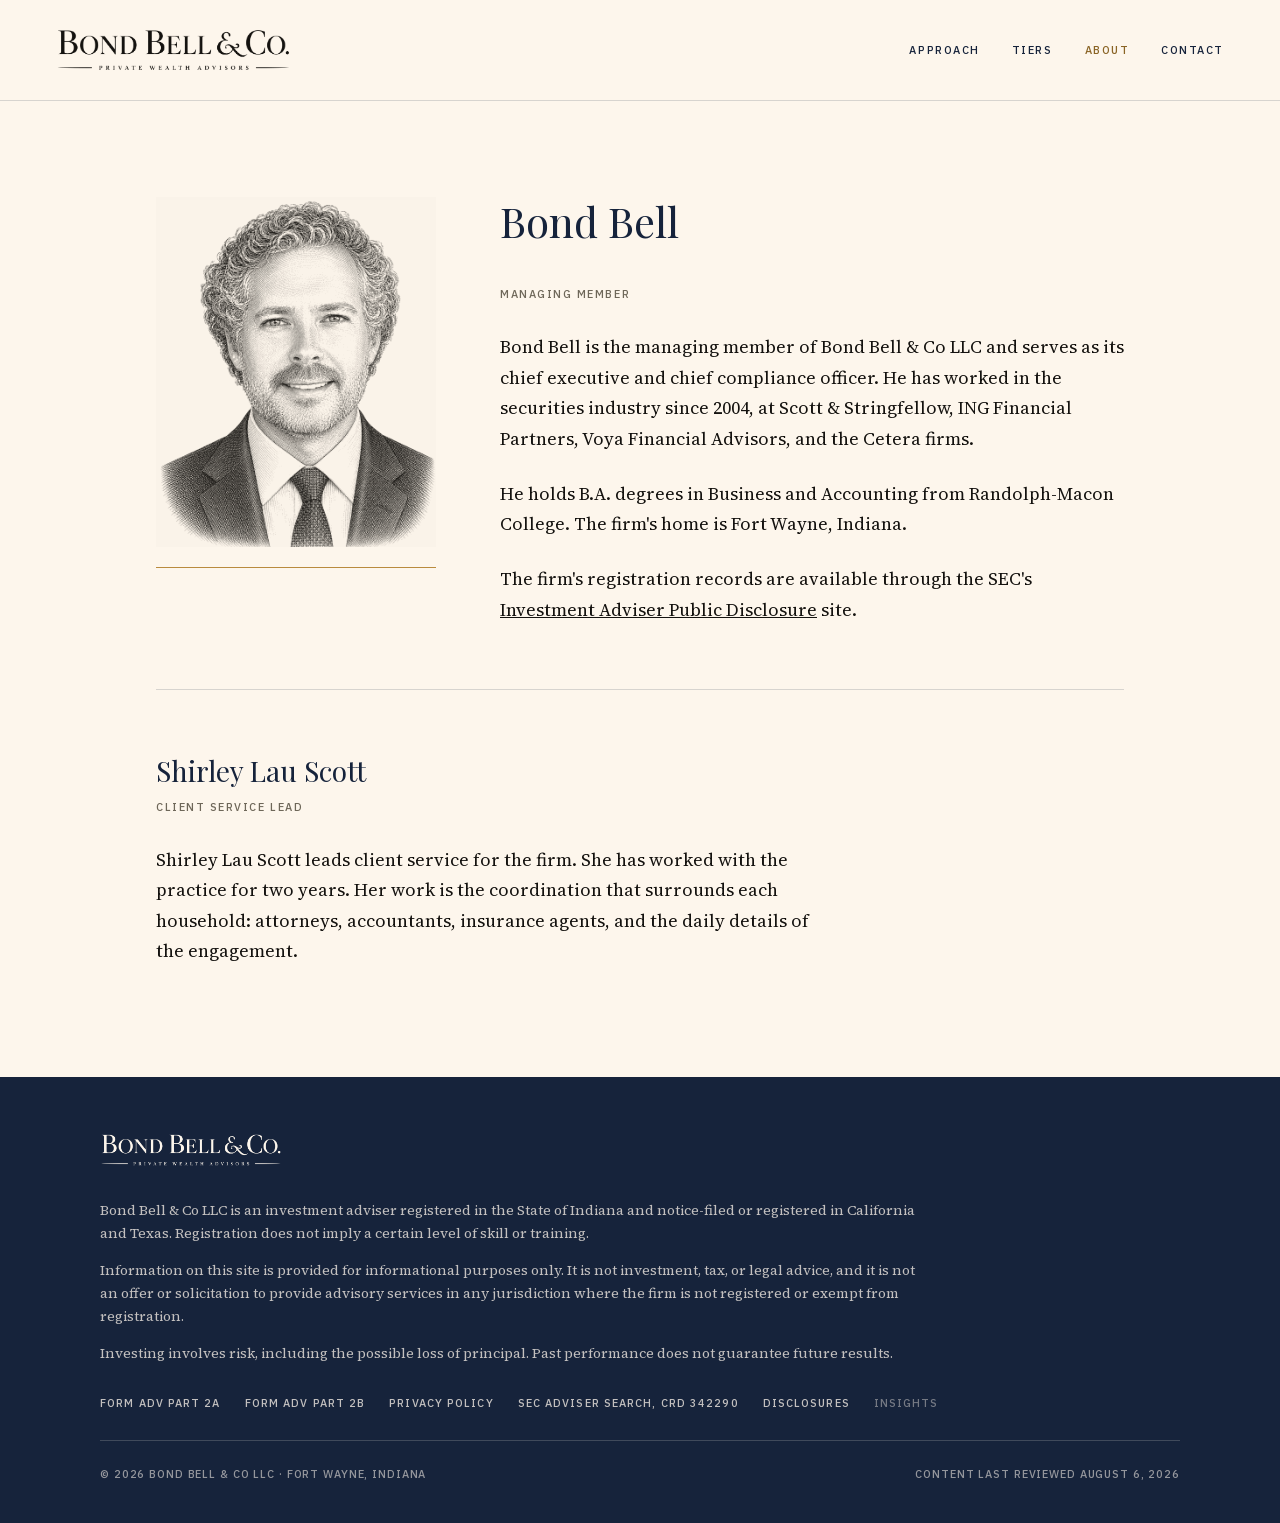
==== about/index.html @ 965ebf2d "initial publish (no CNAME yet, verifying on github.io)" ====
<!doctype html>
<html lang="en">
<head>
<meta charset="utf-8">
<meta name="viewport" content="width=device-width, initial-scale=1">
<title>About · Bond Bell &amp; Co</title>
<meta name="description" content="Bond Bell, managing member of Bond Bell &amp; Co LLC, Fort Wayne, Indiana.">
<meta property="og:title" content="About · Bond Bell &amp; Co">
<meta property="og:image" content="https://bondbellandco.com/share-card.png">
<meta name="twitter:card" content="summary_large_image">
<link rel="icon" type="image/png" sizes="32x32" href="../favicon-32.png">
<link rel="icon" type="image/png" sizes="16x16" href="../favicon-16.png">
<link rel="apple-touch-icon" href="../apple-touch-icon.png">
<link rel="stylesheet" href="../styles.css">
<script>document.documentElement.classList.add('js')</script>
</head>
<body>

<a class="skip-link" href="#main">Skip to content</a>

<header class="site-header site-header--solid">
  <a class="wordmark" href="../"><img src="../images/logo-black.png" alt="Bond Bell &amp; Co. Private Wealth Advisors" width="1335" height="250"></a>
  <nav class="site-nav" aria-label="Primary">
    <a href="../approach/">Approach</a>
    <a href="../tiers/">Tiers</a>
    <a href="./" aria-current="page">About</a>
    <a href="../contact/">Contact</a>
  </nav>
</header>

<main id="main">
  <div class="about-grid reveal">
    <img class="portrait" src="../images/portrait.png" alt="Engraved portrait of Bond Bell" width="640" height="800">
    <div>
      <h1>Bond Bell</h1>
      <p class="byline">Managing Member</p>
      <p>Bond Bell is the managing member of Bond Bell &amp; Co LLC and serves as its chief executive and chief compliance officer. He has worked in the securities industry since 2004, at Scott &amp; Stringfellow, ING Financial Partners, Voya Financial Advisors, and the Cetera firms.</p>
      <p>He holds B.A. degrees in Business and Accounting from Randolph-Macon College. The firm's home is Fort Wayne, Indiana.</p>
      <p>The firm's registration records are available through the SEC's <a href="https://adviserinfo.sec.gov/firm/summary/342290" rel="noopener noreferrer">Investment Adviser Public Disclosure</a> site.</p>
    </div>
  </div>

  <hr class="rule">

  <section class="person reveal">
    <h2 class="person-name">Shirley Lau Scott</h2>
    <p class="byline">Client Service Lead</p>
    <p>Shirley Lau Scott leads client service for the firm. She has worked with the practice for two years. Her work is the coordination that surrounds each household: attorneys, accountants, insurance agents, and the daily details of the engagement.</p>
  </section>
</main>

<footer class="site-footer">
  <div class="footer-inner">
    <div class="footer-wordmark"><img src="../images/logo-cream.png" alt="" width="1335" height="250"></div>
    <div class="disclosure">
      <p>Bond Bell &amp; Co LLC is an investment adviser registered in the State of Indiana and notice-filed or registered in California and Texas. Registration does not imply a certain level of skill or training.</p>
      <p>Information on this site is provided for informational purposes only. It is not investment, tax, or legal advice, and it is not an offer or solicitation to provide advisory services in any jurisdiction where the firm is not registered or exempt from registration.</p>
      <p>Investing involves risk, including the possible loss of principal. Past performance does not guarantee future results.</p>
    </div>
    <nav class="footer-links" aria-label="Disclosures">
      <a href="../documents/form-adv-part-2a.pdf">Form ADV Part 2A</a>
      <a href="../documents/form-adv-part-2b.pdf">Form ADV Part 2B</a>
      <a href="../privacy/">Privacy Policy</a>
      <a href="https://adviserinfo.sec.gov/firm/summary/342290" rel="noopener noreferrer">SEC Adviser Search, CRD 342290</a>
      <a href="../disclosures/">Disclosures</a>
      <a class="discreet" href="../insights/">Insights</a>
    </nav>
    <div class="footer-meta">
      <span>© 2026 Bond Bell &amp; Co LLC · Fort Wayne, Indiana</span>
      <span>Content last reviewed August 6, 2026</span>
    </div>
  </div>
</footer>

<script>
const obs = new IntersectionObserver(es => es.forEach(e => { if (e.isIntersecting) { e.target.classList.add('visible'); obs.unobserve(e.target); } }), { rootMargin: '-8% 0px' });
document.querySelectorAll('.reveal').forEach(el => obs.observe(el));
</script>
</body>
</html>
---- styles.css ----
/* Bond Bell & Co — bondbellandco.com — Direction A (House) */

@import url('fonts/fonts.css');

:root{
  --cream:#FDF6EC;
  --navy:#16233B;
  --navy-deep:#0D1626;
  --gold:#B98B3E;
  --gold-ink:#8A6425;
  --ink:#14120F;
  --warm:#6E6759;
  --rule:rgba(22,35,59,0.16);
}

*{box-sizing:border-box;margin:0;padding:0}
html{-webkit-text-size-adjust:100%}
body{
  background:var(--cream);
  color:var(--ink);
  font-family:'Source Serif 4',Georgia,serif;
  font-size:18px;
  line-height:1.7;
}
img{display:block;max-width:100%}
a{color:inherit}
a:focus-visible{outline:2px solid var(--navy);outline-offset:3px;border-radius:1px}

/* ── Skip link ──────────────────────────────── */
.skip-link{
  position:absolute;left:-9999px;top:0;z-index:10;
  font-family:'IBM Plex Sans',sans-serif;
  font-weight:500;
  font-size:12px;
  letter-spacing:0.1em;
  text-transform:uppercase;
  text-decoration:none;
  background:var(--cream);
  color:var(--navy);
  padding:10px 18px;
  border:1px solid var(--navy);
}
.skip-link:focus{left:12px;top:12px}

/* ── Header ─────────────────────────────────── */
.site-header{
  display:flex;
  justify-content:space-between;
  align-items:center;
  gap:24px;
  padding:28px 56px;
}
.site-header--solid{border-bottom:1px solid var(--rule)}
.site-header--overlay{
  position:absolute;top:0;left:0;right:0;z-index:2;
  border-bottom:1px solid rgba(185,139,62,0.35);
}
.site-header--overlay a:focus-visible{outline-color:var(--gold)}
.wordmark{display:block}
.wordmark img{height:44px;width:auto}
.site-nav{display:flex;gap:32px;flex-wrap:wrap}
.site-nav a{
  font-family:'IBM Plex Sans',sans-serif;
  font-weight:500;
  font-size:11px;
  letter-spacing:0.14em;
  text-transform:uppercase;
  text-decoration:none;
  color:var(--navy);
}
.site-header--overlay .site-nav a{color:rgba(253,246,236,0.72)}
.site-nav a:hover{color:var(--gold-ink)}
.site-header--overlay .site-nav a:hover{color:var(--gold)}
.site-nav a[aria-current="page"]{color:var(--gold-ink)}

/* ── Home hero ──────────────────────────────── */
.hero{
  position:relative;
  height:92vh;
  min-height:620px;
  overflow:hidden;
  background:#16233B url('images/hero.jpg') center/cover no-repeat;
}
.hero::after{
  content:"";
  position:absolute;inset:0;
  background:linear-gradient(190deg, rgba(13,22,38,0.05) 0%, rgba(13,22,38,0.35) 55%, rgba(13,22,38,0.82) 100%);
}
.hero-content{
  position:absolute;left:0;right:0;bottom:0;
  z-index:2;
  padding:0 56px 76px;
}
.hero-label{
  display:inline-block;
  font-family:'IBM Plex Sans',sans-serif;
  font-weight:500;
  font-size:11px;
  letter-spacing:0.2em;
  text-transform:uppercase;
  color:var(--gold);
  border-top:1px solid var(--gold);
  padding-top:14px;
  margin-bottom:22px;
}
.thesis{
  font-family:'Playfair Display',Georgia,serif;
  font-weight:400;
  font-size:54px;
  line-height:1.14;
  letter-spacing:-0.005em;
  color:var(--cream);
  max-width:820px;
}
.hero-sub{
  margin-top:20px;
  font-family:'IBM Plex Sans',sans-serif;
  font-weight:500;
  font-size:12px;
  letter-spacing:0.1em;
  text-transform:uppercase;
  color:rgba(253,246,236,0.6);
}

/* ── Page body ──────────────────────────────── */
main{max-width:1080px;margin:0 auto;padding:96px 56px 110px}
.narrow{max-width:660px}
h1{
  font-family:'Playfair Display',Georgia,serif;
  font-weight:400;
  font-size:42px;
  line-height:1.15;
  color:var(--navy);
  margin-bottom:40px;
}
h2{
  font-family:'IBM Plex Sans',sans-serif;
  font-weight:500;
  font-size:12px;
  letter-spacing:0.18em;
  text-transform:uppercase;
  color:var(--gold-ink);
  margin:56px 0 18px;
}
p{margin-bottom:1.35em}
p:last-child{margin-bottom:0}
.lede{font-size:20px;line-height:1.75}
.rule{border:none;border-top:1px solid var(--rule);margin:64px 0}
.cta{
  font-family:'IBM Plex Sans',sans-serif;
  font-weight:500;
  font-size:12px;
  letter-spacing:0.12em;
  text-transform:uppercase;
  text-decoration:none;
  color:var(--navy);
  border-bottom:1px solid var(--gold);
  padding-bottom:4px;
}
.cta:hover{color:var(--gold-ink)}
.ctas{display:flex;gap:40px;flex-wrap:wrap}

/* ── About ──────────────────────────────────── */
.about-grid{display:grid;grid-template-columns:280px 1fr;gap:64px;align-items:start}
.portrait{
  width:100%;
  height:auto;
  border-bottom:1px solid var(--gold);
  padding-bottom:20px;
}
.person{max-width:660px}
.person-name{
  font-family:'Playfair Display',Georgia,serif;
  font-weight:400;
  font-size:28px;
  line-height:1.2;
  letter-spacing:0;
  text-transform:none;
  color:var(--navy);
  margin:0 0 10px;
}
.byline{
  font-family:'IBM Plex Sans',sans-serif;
  font-weight:500;
  font-size:11px;
  letter-spacing:0.14em;
  text-transform:uppercase;
  color:var(--warm);
  margin-bottom:28px;
}

/* ── Contact ────────────────────────────────── */
.contact-page{min-height:52vh;display:flex;flex-direction:column;justify-content:center}
.contact-email{
  font-family:'Playfair Display',Georgia,serif;
  font-size:clamp(24px, 4.6vw, 44px);
  color:var(--navy);
  text-decoration:none;
  border-bottom:1px solid var(--gold);
  padding-bottom:6px;
  width:fit-content;
  margin:8px 0 28px;
  overflow-wrap:anywhere;
}
.contact-email:hover{color:var(--gold-ink)}

/* ── Documents list ─────────────────────────── */
.doc-list{list-style:none}
.doc-list li{border-top:1px solid var(--rule);padding:22px 0}
.doc-list li:last-child{border-bottom:1px solid var(--rule)}
.doc-list a{text-decoration:none;color:var(--navy)}
.doc-list a:hover{color:var(--gold-ink)}
.doc-note{font-size:15px;color:var(--warm);margin-top:4px}

/* ── Insights gate ──────────────────────────── */
.gate-form{max-width:340px}
.gate-form label{
  display:block;
  font-family:'IBM Plex Sans',sans-serif;
  font-weight:500;
  font-size:11px;
  letter-spacing:0.14em;
  text-transform:uppercase;
  color:var(--warm);
  margin-bottom:10px;
}
.gate-form input{
  width:100%;
  background:transparent;
  border:none;
  border-bottom:1px solid var(--rule);
  border-radius:0;
  color:var(--ink);
  font-family:inherit;
  font-size:18px;
  padding:6px 2px 8px;
}
.gate-form input:focus{outline:none;border-bottom-color:var(--navy)}
.gate-form .doc-note{min-height:26px;margin:14px 0 0}
button.cta{
  background:none;
  border:none;
  border-bottom:1px solid var(--gold);
  border-radius:0;
  cursor:pointer;
  margin-top:24px;
}
button.cta:focus-visible{outline:2px solid var(--navy);outline-offset:3px;border-radius:1px}

/* ── Footer ─────────────────────────────────── */
.site-footer{
  background:var(--navy);
  color:rgba(253,246,236,0.75);
  padding:56px 56px 40px;
  font-size:14px;
  line-height:1.65;
}
.site-footer .footer-inner{max-width:1080px;margin:0 auto}
.footer-wordmark img{height:34px;width:auto;margin-bottom:32px}
.disclosure p{margin-bottom:1em;max-width:820px}
.footer-links{
  display:flex;gap:24px;flex-wrap:wrap;
  margin:28px 0;
  font-family:'IBM Plex Sans',sans-serif;
  font-weight:500;
  font-size:11px;
  letter-spacing:0.1em;
  text-transform:uppercase;
}
.footer-links a{color:rgba(253,246,236,0.75);text-decoration:none}
.footer-links a:hover{color:var(--gold)}
.footer-links a.discreet{opacity:.55}
.footer-meta{
  border-top:1px solid rgba(253,246,236,0.18);
  padding-top:24px;
  display:flex;justify-content:space-between;gap:12px;flex-wrap:wrap;
  font-family:'IBM Plex Sans',sans-serif;
  font-weight:500;
  font-size:11px;
  letter-spacing:0.08em;
  text-transform:uppercase;
  color:rgba(253,246,236,0.55);
}
.site-footer a:focus-visible{outline-color:var(--gold)}

/* ── Motion ─────────────────────────────────── */
@media (prefers-reduced-motion: no-preference){
  .js .reveal{opacity:0;transform:translateY(18px);transition:opacity 700ms ease-out,transform 700ms ease-out}
  .js .reveal.visible{opacity:1;transform:none}
}

/* ── Mobile ─────────────────────────────────── */
@media (max-width:768px){
  .site-header{padding:20px 24px;flex-direction:column;align-items:flex-start;gap:16px}
  .site-header--overlay{position:absolute}
  .wordmark img{height:34px}
  .site-nav{gap:20px}
  .hero{height:82vh}
  .hero-content{padding:0 24px 48px}
  .thesis{font-size:34px}
  main{padding:56px 24px 72px}
  h1{font-size:32px}
  .about-grid{grid-template-columns:1fr;gap:40px}
  .portrait-slot{max-width:280px}
  .site-footer{padding:40px 24px 32px}
}
@media (max-width:400px){
  .thesis{font-size:29px}
}
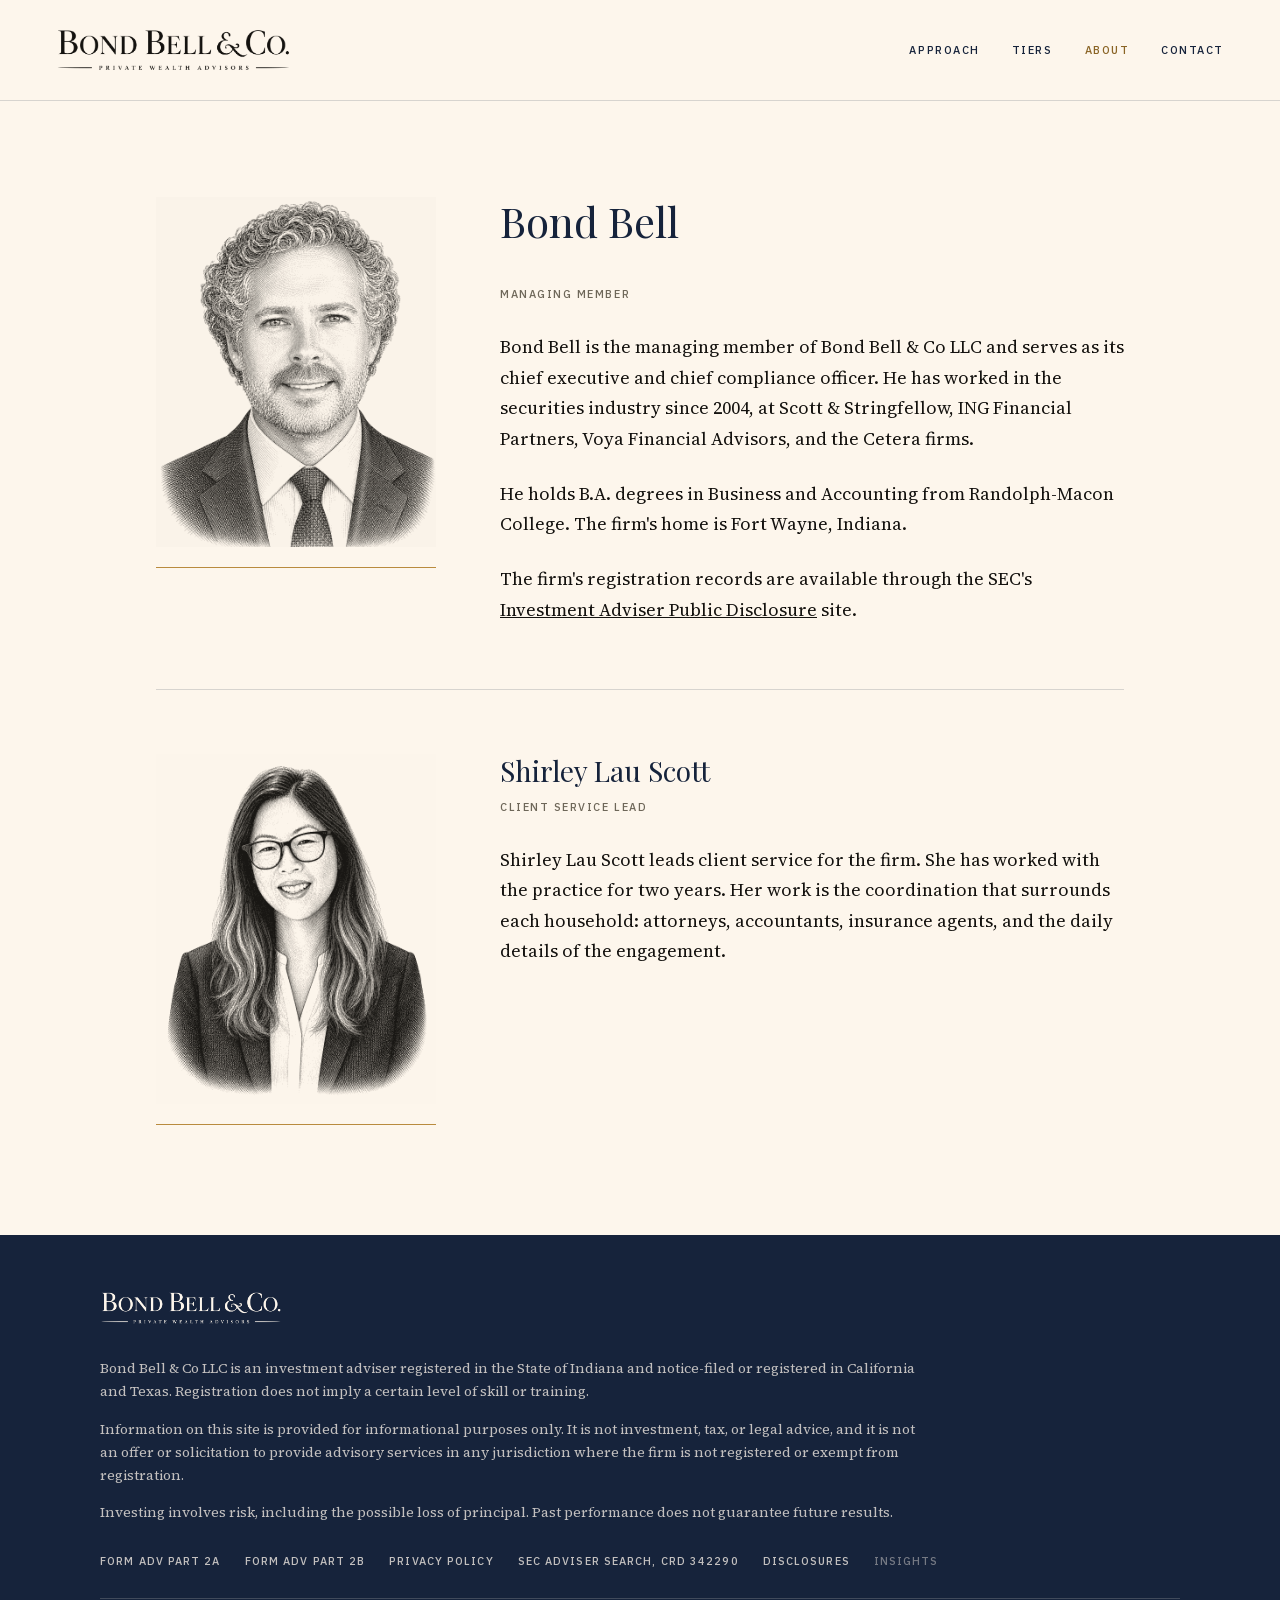
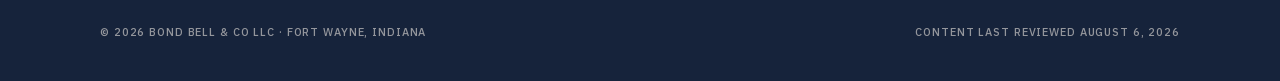
==== commit baa0e9e1: "publish 2026-08-08" ====
--- a/about/index.html
+++ b/about/index.html
@@ -42,11 +42,14 @@
 
   <hr class="rule">
 
-  <section class="person reveal">
-    <h2 class="person-name">Shirley Lau Scott</h2>
-    <p class="byline">Client Service Lead</p>
-    <p>Shirley Lau Scott leads client service for the firm. She has worked with the practice for two years. Her work is the coordination that surrounds each household: attorneys, accountants, insurance agents, and the daily details of the engagement.</p>
-  </section>
+  <div class="about-grid reveal">
+    <img class="portrait" src="../images/portrait-shirley.png" alt="Engraved portrait of Shirley Lau Scott" width="640" height="800">
+    <div>
+      <h2 class="person-name">Shirley Lau Scott</h2>
+      <p class="byline">Client Service Lead</p>
+      <p>Shirley Lau Scott leads client service for the firm. She has worked with the practice for two years. Her work is the coordination that surrounds each household: attorneys, accountants, insurance agents, and the daily details of the engagement.</p>
+    </div>
+  </div>
 </main>
 
 <footer class="site-footer">
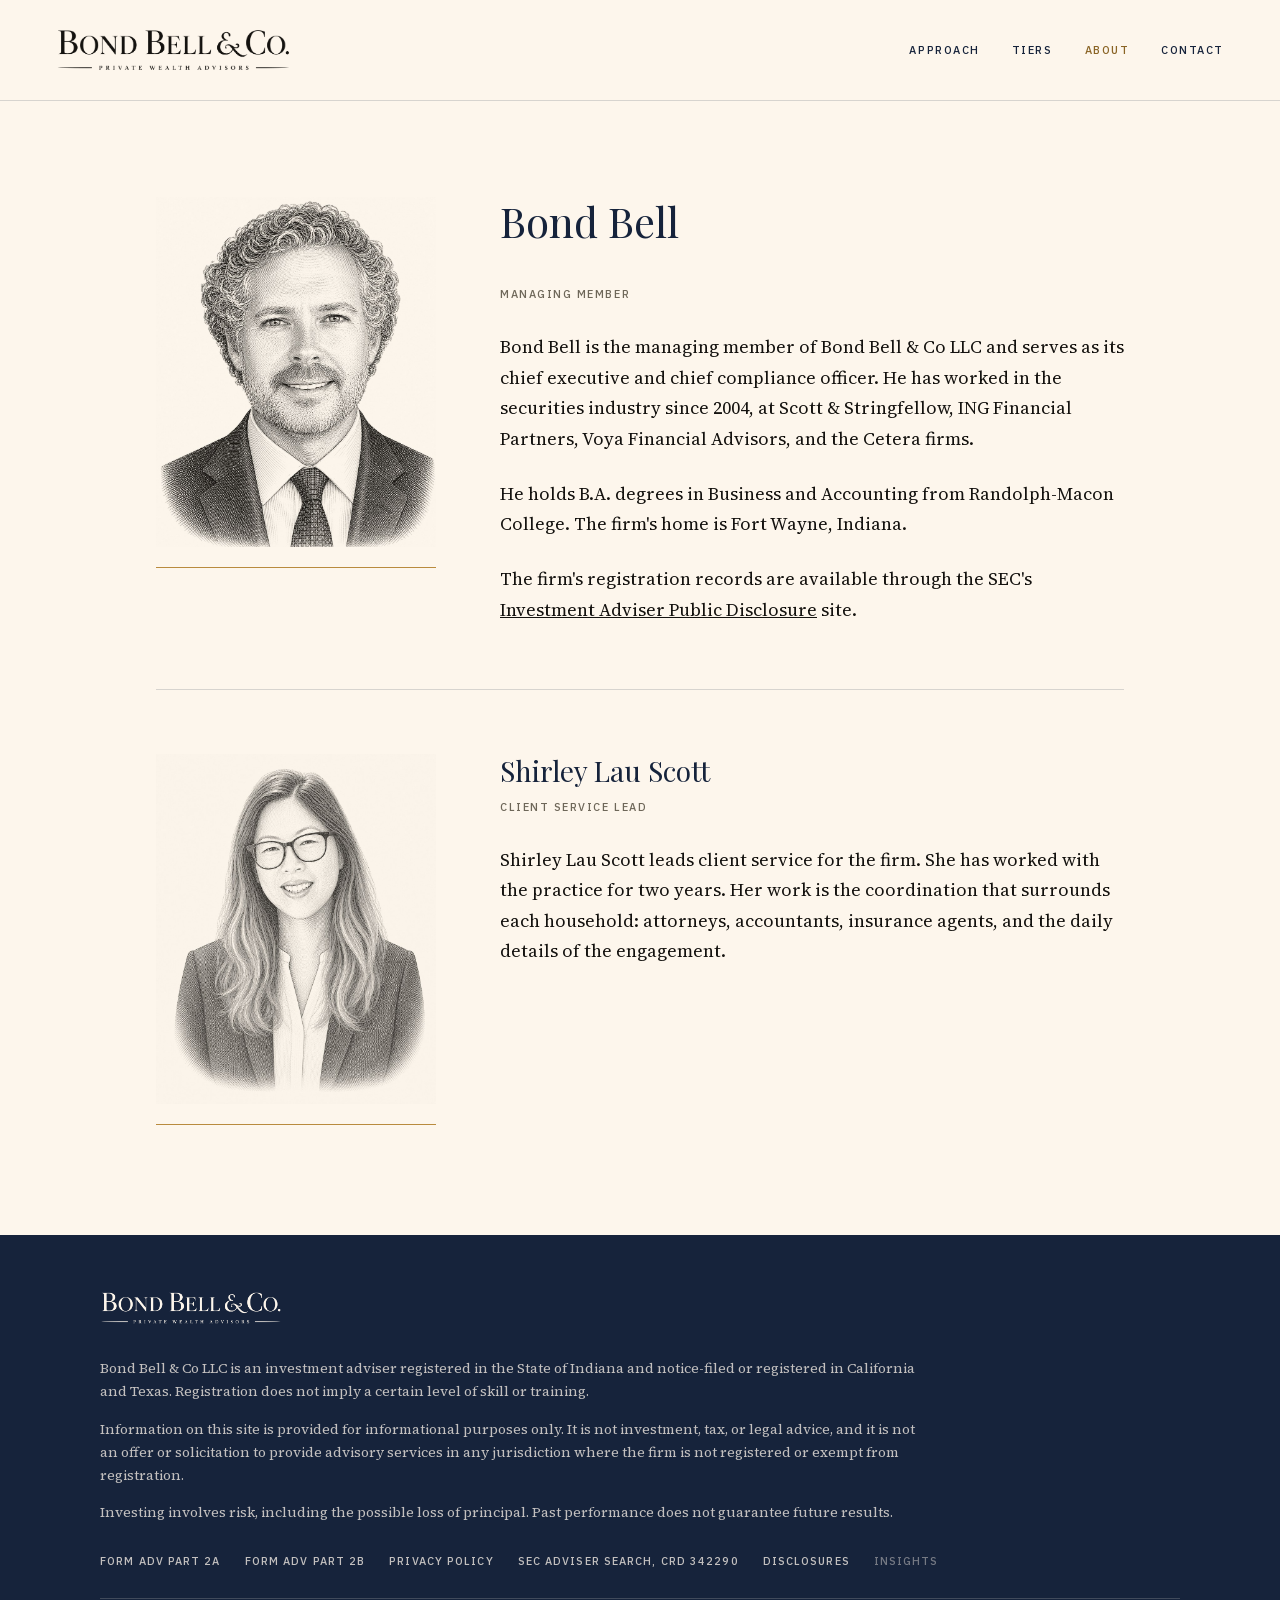
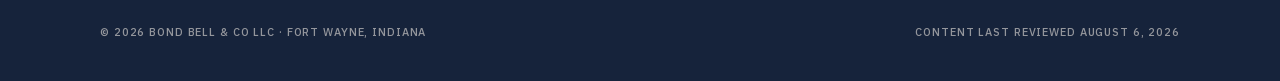
==== commit 917e50f0: "publish 2026-08-08" ====
--- a/about/index.html
+++ b/about/index.html
@@ -30,7 +30,7 @@
 
 <main id="main">
   <div class="about-grid reveal">
-    <img class="portrait" src="../images/portrait.png" alt="Engraved portrait of Bond Bell" width="640" height="800">
+    <img class="portrait" src="../images/portrait.jpg" alt="Engraved portrait of Bond Bell" width="640" height="800">
     <div>
       <h1>Bond Bell</h1>
       <p class="byline">Managing Member</p>
@@ -43,7 +43,7 @@
   <hr class="rule">
 
   <div class="about-grid reveal">
-    <img class="portrait" src="../images/portrait-shirley.png" alt="Engraved portrait of Shirley Lau Scott" width="640" height="800">
+    <img class="portrait" src="../images/portrait-shirley.jpg" alt="Engraved portrait of Shirley Lau Scott" width="640" height="800">
     <div>
       <h2 class="person-name">Shirley Lau Scott</h2>
       <p class="byline">Client Service Lead</p>
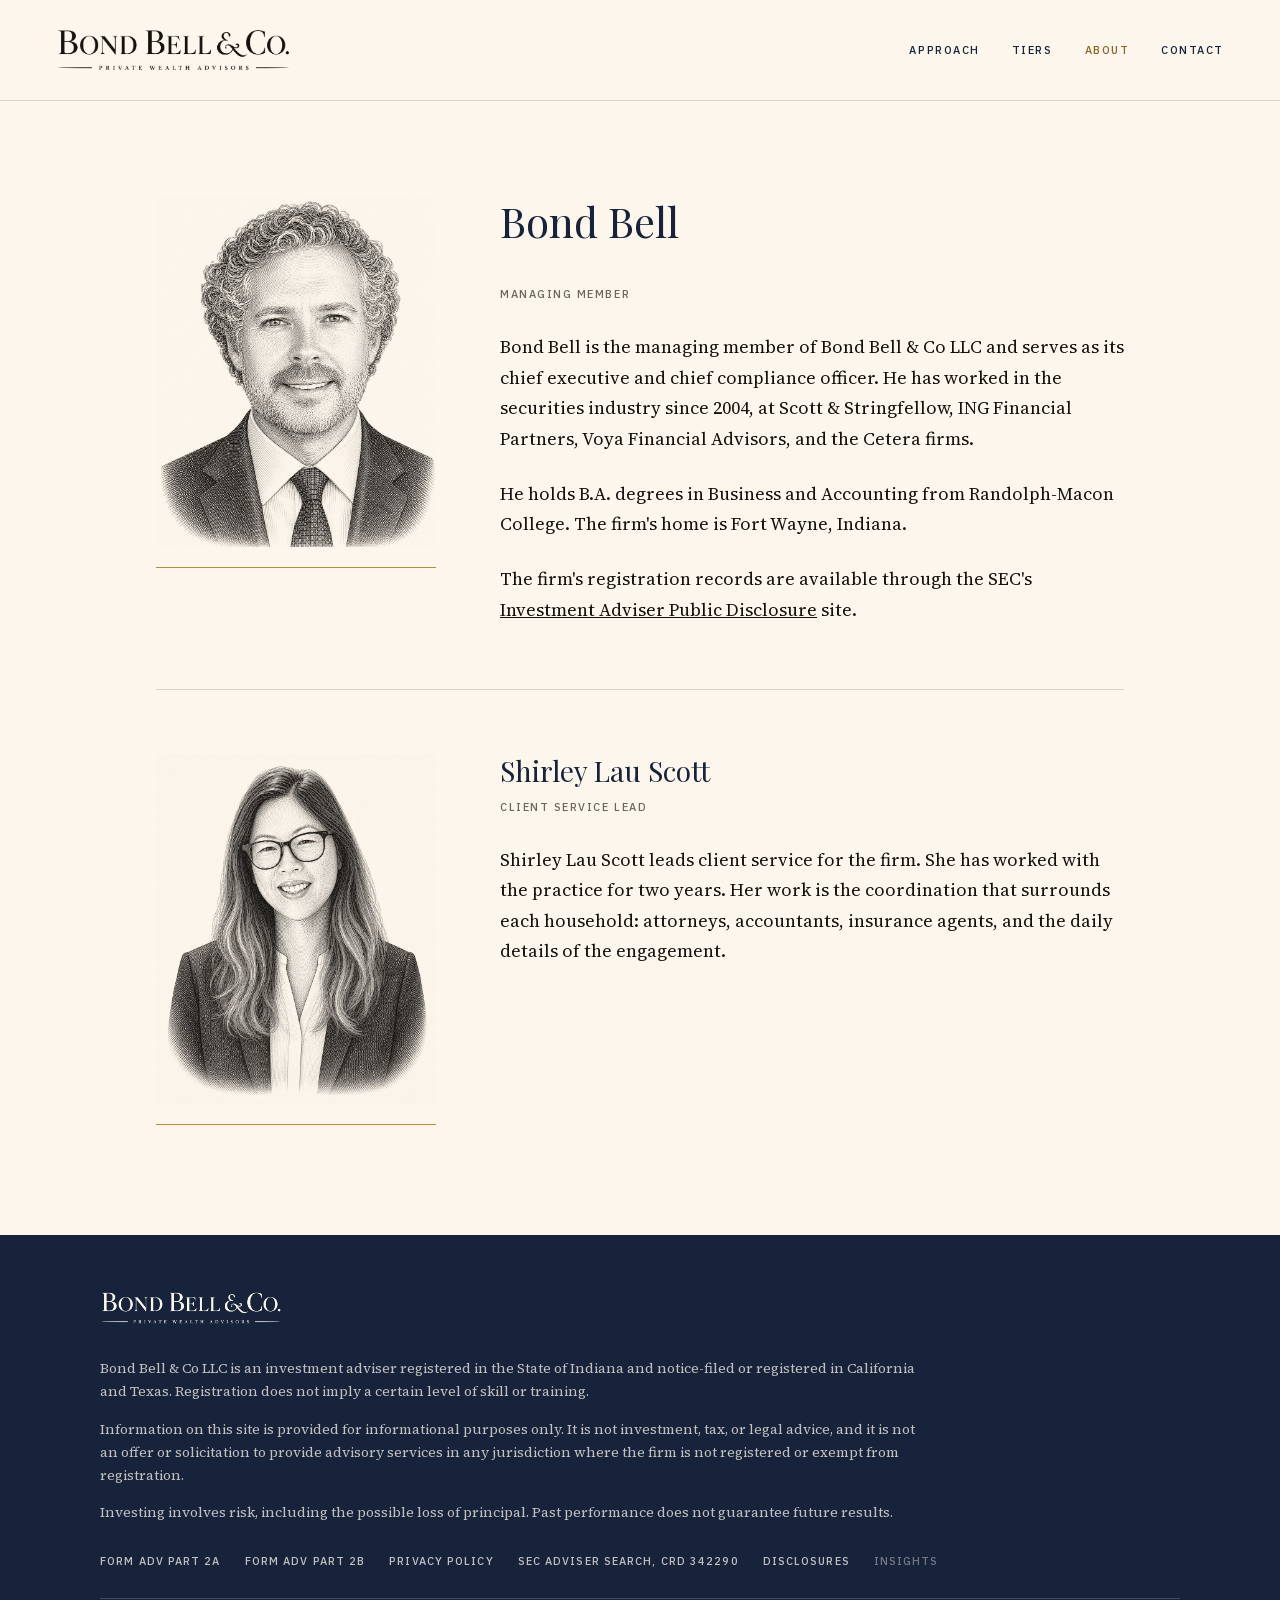
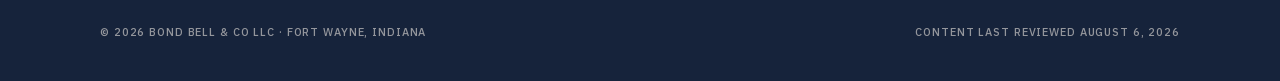
==== commit 2bc4ac60: "publish 2026-11-12" ====
--- a/about/index.html
+++ b/about/index.html
@@ -79,5 +79,6 @@
 const obs = new IntersectionObserver(es => es.forEach(e => { if (e.isIntersecting) { e.target.classList.add('visible'); obs.unobserve(e.target); } }), { rootMargin: '-8% 0px' });
 document.querySelectorAll('.reveal').forEach(el => obs.observe(el));
 </script>
+<script src="../eggs.js" defer></script>
 </body>
 </html>
--- a/styles.css
+++ b/styles.css
@@ -307,3 +307,6 @@
 @media (max-width:400px){
   .thesis{font-size:29px}
 }
+
+/* ── Easter eggs (eggs.js): larger tap area, no visual change ── */
+.egg{padding:10px 6px;margin:0 -6px;-webkit-tap-highlight-color:transparent}
